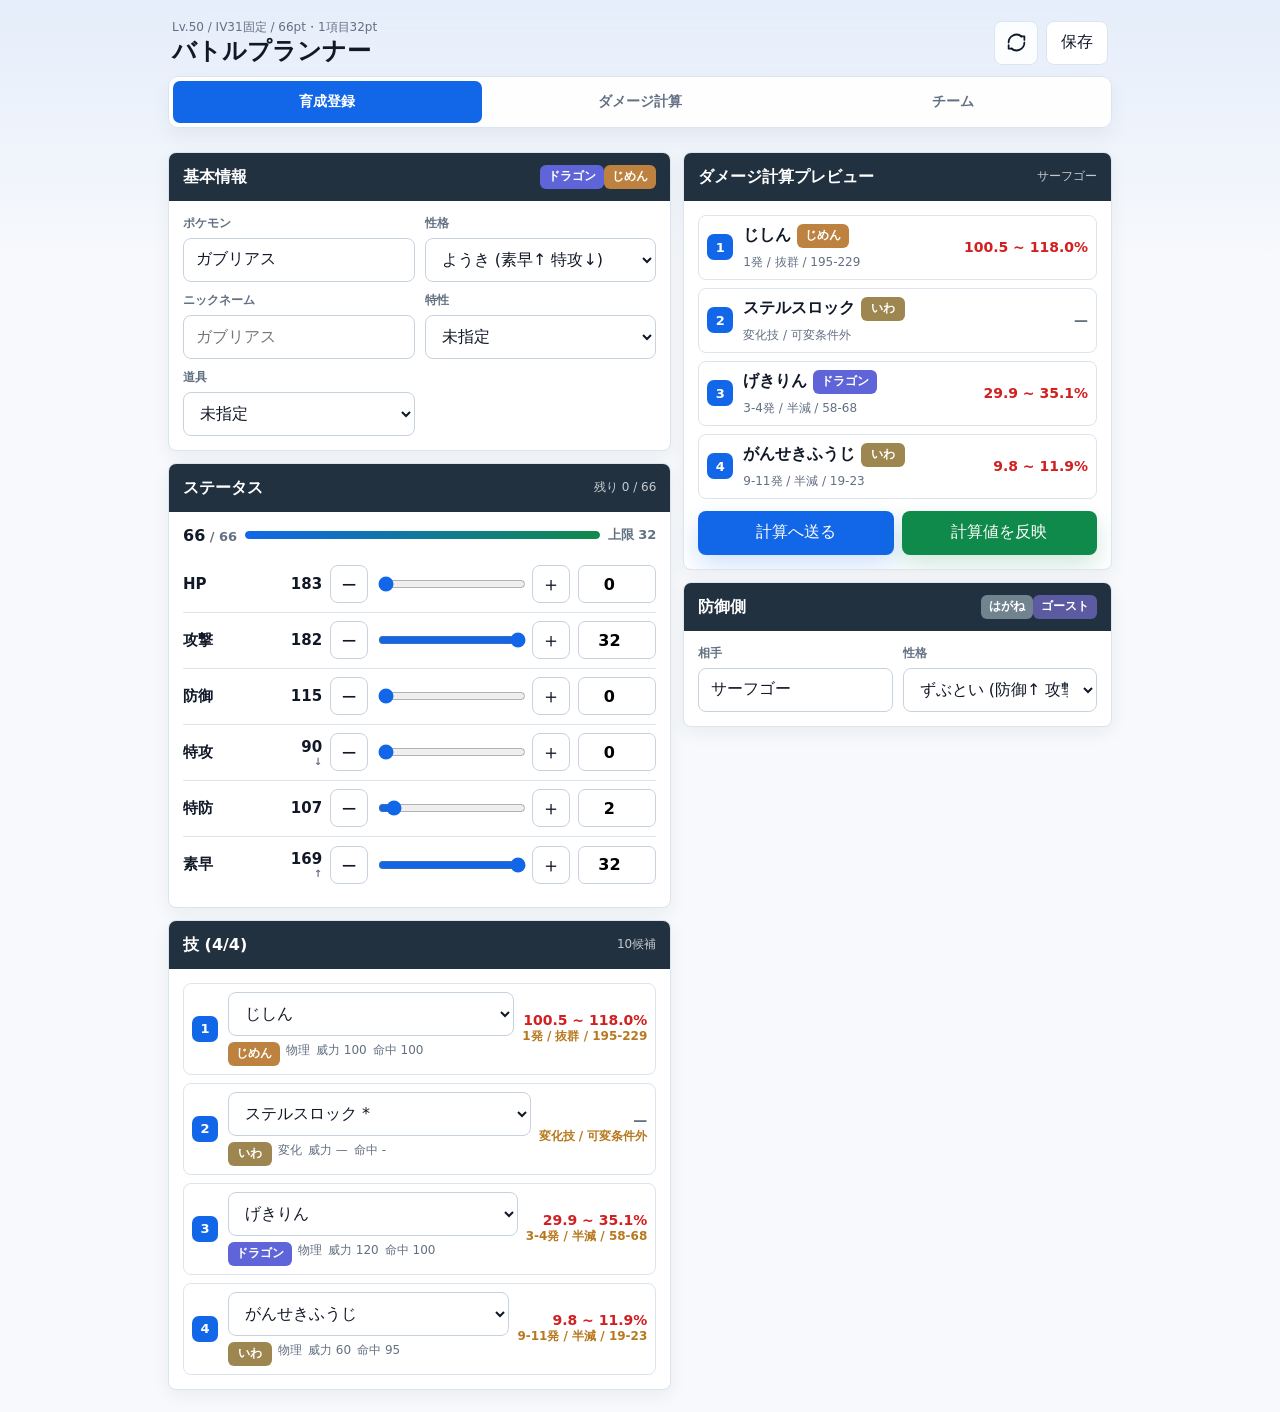
==== index.html @ e2f5b78a "Add files via upload" ====
<!doctype html>
<html lang="ja">
  <head>
    <meta charset="UTF-8" />
    <meta name="viewport" content="width=device-width, initial-scale=1, viewport-fit=cover" />
    <title>バトルプランナー</title>
    <link rel="stylesheet" href="styles.css" />
  </head>
  <body>
    <div id="app" class="app-shell" aria-live="polite">
      <div class="loading-screen">
        <div class="loading-mark"></div>
        <p>データを読み込み中</p>
      </div>
    </div>
    <div id="toast" class="toast" role="status" aria-live="polite"></div>
    <script src="app.js" defer></script>
  </body>
</html>
---- styles.css ----
:root {
  --bg: #f7f9fc;
  --surface: #ffffff;
  --surface-soft: #eef3f8;
  --ink: #111827;
  --muted: #637083;
  --line: #dce4ee;
  --line-strong: #c7d2df;
  --blue: #1167e8;
  --blue-dark: #0b4eb7;
  --green: #108a4b;
  --amber: #b7791f;
  --red: #d21f1f;
  --slate: #213140;
  --shadow: 0 12px 30px rgba(28, 42, 58, 0.12);
  --radius: 8px;
  --tap: 44px;
  color-scheme: light;
  font-family:
    system-ui,
    -apple-system,
    BlinkMacSystemFont,
    "Segoe UI",
    sans-serif;
}

* {
  box-sizing: border-box;
}

html {
  min-height: 100%;
  background: var(--bg);
}

body {
  margin: 0;
  min-height: 100%;
  color: var(--ink);
  background:
    linear-gradient(180deg, rgba(17, 103, 232, 0.08), rgba(255, 255, 255, 0) 260px),
    var(--bg);
  letter-spacing: 0;
}

button,
input,
select {
  font: inherit;
}

button {
  border: 0;
}

.app-shell {
  width: min(100%, 980px);
  min-height: 100svh;
  margin: 0 auto;
  padding: 12px 12px calc(22px + env(safe-area-inset-bottom));
}

.loading-screen {
  display: grid;
  min-height: 80svh;
  place-items: center;
  align-content: center;
  gap: 14px;
  color: var(--muted);
  font-size: 14px;
}

.loading-mark {
  width: 42px;
  height: 42px;
  border: 4px solid var(--line);
  border-top-color: var(--blue);
  border-radius: 50%;
  animation: spin 0.8s linear infinite;
}

@keyframes spin {
  to {
    transform: rotate(360deg);
  }
}

.topbar {
  position: sticky;
  top: 0;
  z-index: 20;
  display: flex;
  align-items: center;
  justify-content: space-between;
  gap: 12px;
  padding: calc(8px + env(safe-area-inset-top)) 4px 10px;
  backdrop-filter: blur(16px);
}

.brand {
  min-width: 0;
}

.brand h1 {
  margin: 0;
  font-size: 24px;
  line-height: 1.15;
  letter-spacing: 0;
}

.rule-line {
  margin: 0 0 4px;
  color: var(--muted);
  font-size: 12px;
  line-height: 1.2;
}

.header-actions {
  display: flex;
  gap: 8px;
}

.icon-button,
.text-button,
.primary-button,
.ghost-button,
.danger-button,
.mini-button,
.slot-remove {
  display: inline-flex;
  min-height: var(--tap);
  align-items: center;
  justify-content: center;
  gap: 8px;
  border-radius: var(--radius);
  cursor: pointer;
  transition:
    transform 120ms ease,
    background 120ms ease,
    color 120ms ease,
    border-color 120ms ease;
}

.icon-button:active,
.text-button:active,
.primary-button:active,
.ghost-button:active,
.danger-button:active,
.mini-button:active,
.slot-remove:active {
  transform: translateY(1px);
}

.icon-button {
  width: var(--tap);
  border: 1px solid var(--line);
  color: var(--ink);
  background: rgba(255, 255, 255, 0.86);
}

.text-button,
.ghost-button {
  padding: 0 14px;
  border: 1px solid var(--line);
  color: var(--ink);
  background: var(--surface);
}

.primary-button {
  width: 100%;
  padding: 0 18px;
  color: #fff;
  background: var(--green);
  box-shadow: 0 10px 24px rgba(16, 138, 75, 0.2);
}

.primary-button.secondary {
  background: var(--blue);
  box-shadow: 0 10px 24px rgba(17, 103, 232, 0.2);
}

.danger-button {
  padding: 0 12px;
  color: var(--red);
  background: #fff1f1;
}

.mini-button,
.slot-remove {
  width: 38px;
  min-height: 38px;
  border: 1px solid var(--line-strong);
  color: var(--ink);
  background: var(--surface);
  font-size: 20px;
  line-height: 1;
}

.mini-button:disabled,
.primary-button:disabled,
.ghost-button:disabled {
  cursor: not-allowed;
  opacity: 0.45;
}

.tabs {
  position: sticky;
  top: calc(54px + env(safe-area-inset-top));
  z-index: 18;
  display: grid;
  grid-template-columns: repeat(3, 1fr);
  gap: 4px;
  padding: 4px;
  border: 1px solid var(--line);
  border-radius: 10px;
  background: rgba(255, 255, 255, 0.92);
  box-shadow: 0 8px 18px rgba(31, 45, 60, 0.06);
  backdrop-filter: blur(16px);
}

.tab-button {
  min-height: 42px;
  border-radius: 7px;
  color: var(--muted);
  background: transparent;
  font-size: 14px;
  font-weight: 700;
}

.tab-button[aria-selected="true"] {
  color: #fff;
  background: var(--blue);
}

.view {
  display: grid;
  gap: 12px;
  margin-top: 12px;
}

.panel {
  overflow: clip;
  border: 1px solid var(--line);
  border-radius: var(--radius);
  background: var(--surface);
  box-shadow: 0 6px 18px rgba(31, 45, 60, 0.06);
}

.panel.compact {
  box-shadow: none;
}

.panel-header {
  display: flex;
  align-items: center;
  justify-content: space-between;
  gap: 12px;
  min-height: 48px;
  padding: 10px 14px;
  color: #fff;
  background: var(--slate);
}

.panel-header h2,
.panel-header h3 {
  margin: 0;
  font-size: 16px;
  line-height: 1.2;
}

.panel-meta {
  color: rgba(255, 255, 255, 0.74);
  font-size: 12px;
  white-space: nowrap;
}

.panel-body {
  display: grid;
  gap: 12px;
  padding: 14px;
}

.field-grid {
  display: grid;
  gap: 10px;
}

.field {
  display: grid;
  gap: 6px;
}

.field label,
.form-label {
  color: var(--muted);
  font-size: 12px;
  font-weight: 700;
}

.field input,
.field select,
.move-select,
.plain-select {
  width: 100%;
  min-height: var(--tap);
  border: 1px solid var(--line-strong);
  border-radius: var(--radius);
  padding: 0 12px;
  color: var(--ink);
  background: #fff;
}

.field input:focus,
.field select:focus,
.move-select:focus,
.plain-select:focus,
.stat-number:focus {
  outline: 3px solid rgba(17, 103, 232, 0.18);
  border-color: var(--blue);
}

.stats-list {
  display: grid;
}

.stat-row {
  display: grid;
  grid-template-columns: minmax(42px, 0.65fr) minmax(42px, 0.55fr) 38px minmax(96px, 1.35fr) 38px minmax(56px, 0.72fr);
  gap: 8px;
  align-items: center;
  min-height: 56px;
  border-bottom: 1px solid var(--line);
}

.stat-row:last-child {
  border-bottom: 0;
}

.stat-label {
  min-width: 0;
  font-size: 15px;
  font-weight: 800;
}

.stat-value {
  color: var(--ink);
  font-size: 15px;
  font-weight: 800;
  text-align: right;
}

.stat-value small {
  display: block;
  color: var(--muted);
  font-size: 10px;
  font-weight: 700;
}

.stat-row input[type="range"] {
  width: 100%;
  accent-color: var(--blue);
}

.stat-number {
  width: 100%;
  min-height: 38px;
  border: 1px solid var(--line-strong);
  border-radius: 7px;
  text-align: center;
  font-weight: 800;
}

.point-summary {
  display: flex;
  flex-wrap: wrap;
  align-items: center;
  justify-content: space-between;
  gap: 8px;
  color: var(--muted);
  font-size: 13px;
  font-weight: 700;
}

.point-summary strong {
  color: var(--ink);
  font-size: 16px;
}

.point-bar {
  flex: 1 1 140px;
  height: 8px;
  overflow: hidden;
  border-radius: 999px;
  background: var(--surface-soft);
}

.point-bar span {
  display: block;
  height: 100%;
  border-radius: inherit;
  background: linear-gradient(90deg, var(--blue), var(--green));
}

.moves-list,
.damage-list,
.team-list {
  display: grid;
  gap: 8px;
}

.move-row,
.damage-row {
  display: grid;
  grid-template-columns: 28px minmax(0, 1fr) auto;
  gap: 8px;
  align-items: center;
  min-height: 50px;
  padding: 8px;
  border: 1px solid var(--line);
  border-radius: var(--radius);
  background: #fff;
}

.slot-index {
  display: inline-flex;
  width: 26px;
  height: 26px;
  align-items: center;
  justify-content: center;
  border-radius: 7px;
  color: #fff;
  background: var(--blue);
  font-size: 13px;
  font-weight: 900;
}

.move-main {
  display: grid;
  gap: 6px;
  min-width: 0;
}

.move-line {
  display: flex;
  min-width: 0;
  align-items: center;
  gap: 6px;
}

.move-name {
  min-width: 0;
  overflow: hidden;
  font-weight: 900;
  text-overflow: ellipsis;
  white-space: nowrap;
}

.pill {
  display: inline-flex;
  min-width: 44px;
  min-height: 24px;
  align-items: center;
  justify-content: center;
  border-radius: 6px;
  padding: 0 8px;
  color: #fff;
  background: #77808c;
  font-size: 12px;
  font-weight: 900;
}

.pill.neutral {
  color: var(--ink);
  background: var(--surface-soft);
}

.move-detail {
  display: flex;
  flex-wrap: wrap;
  gap: 6px;
  color: var(--muted);
  font-size: 12px;
}

.damage-value {
  color: var(--red);
  font-size: 14px;
  font-weight: 900;
  text-align: right;
  white-space: nowrap;
}

.damage-note {
  color: var(--amber);
  font-size: 12px;
  font-weight: 800;
  text-align: right;
}

.damage-empty {
  color: var(--muted);
}

.summary-grid {
  display: grid;
  grid-template-columns: 1fr auto 1fr;
  gap: 10px;
  align-items: stretch;
}

.summary-box {
  display: grid;
  gap: 6px;
  min-width: 0;
  padding: 10px;
  border: 1px solid var(--line);
  border-radius: var(--radius);
  background: #fff;
}

.summary-box h3 {
  margin: 0;
  font-size: 13px;
}

.summary-box dl {
  display: grid;
  grid-template-columns: auto 1fr;
  gap: 4px 8px;
  margin: 0;
  color: var(--muted);
  font-size: 12px;
}

.summary-box dd {
  margin: 0;
  min-width: 0;
  overflow: hidden;
  color: var(--ink);
  font-weight: 700;
  text-overflow: ellipsis;
  white-space: nowrap;
}

.vs-box {
  display: grid;
  place-items: center;
  color: var(--slate);
  font-size: 24px;
  font-weight: 900;
}

.quick-actions {
  display: grid;
  grid-template-columns: 1fr 1fr;
  gap: 8px;
}

.wide-actions {
  display: grid;
  gap: 8px;
}

.calc-grid {
  display: grid;
  gap: 12px;
}

.team-card {
  display: grid;
  gap: 10px;
  padding: 12px;
  border: 1px solid var(--line);
  border-radius: var(--radius);
  background: #fff;
}

.team-card-header {
  display: flex;
  align-items: flex-start;
  justify-content: space-between;
  gap: 10px;
}

.team-card h3 {
  margin: 0;
  font-size: 17px;
}

.team-card p,
.empty-state {
  margin: 0;
  color: var(--muted);
  font-size: 13px;
  line-height: 1.55;
}

.tag-list {
  display: flex;
  flex-wrap: wrap;
  gap: 6px;
}

.tag {
  border-radius: 6px;
  padding: 4px 7px;
  color: var(--muted);
  background: var(--surface-soft);
  font-size: 12px;
  font-weight: 800;
}

.bottom-bar {
  position: fixed;
  right: 0;
  bottom: 0;
  left: 0;
  z-index: 30;
  display: grid;
  grid-template-columns: minmax(0, 1fr) minmax(0, 1fr);
  gap: 8px;
  width: min(100%, 980px);
  margin: 0 auto;
  padding: 10px 12px calc(10px + env(safe-area-inset-bottom));
  border-top: 1px solid var(--line);
  background: rgba(255, 255, 255, 0.94);
  backdrop-filter: blur(18px);
}

.toast {
  position: fixed;
  right: 14px;
  bottom: calc(86px + env(safe-area-inset-bottom));
  z-index: 40;
  max-width: min(92vw, 360px);
  padding: 12px 14px;
  border-radius: var(--radius);
  color: #fff;
  background: var(--slate);
  box-shadow: var(--shadow);
  opacity: 0;
  pointer-events: none;
  transform: translateY(8px);
  transition:
    opacity 180ms ease,
    transform 180ms ease;
}

.toast.show {
  opacity: 1;
  transform: translateY(0);
}

.type-normal { background: #77808c; }
.type-fire { background: #df4d2f; }
.type-water { background: #2475d1; }
.type-electric { color: #2b2500; background: #f1c62f; }
.type-grass { background: #2f9c50; }
.type-ice { color: #063744; background: #62c6d6; }
.type-fighting { background: #b94535; }
.type-poison { background: #934bb8; }
.type-ground { background: #bd8140; }
.type-flying { background: #728ed8; }
.type-psychic { background: #db4f83; }
.type-bug { background: #7a9d32; }
.type-rock { background: #9d8650; }
.type-ghost { background: #5c5aa1; }
.type-dragon { background: #5f65d8; }
.type-dark { background: #4f4650; }
.type-steel { background: #728390; }
.type-fairy { background: #d66ca8; }

@media (min-width: 720px) {
  .app-shell {
    padding-right: 18px;
    padding-left: 18px;
  }

  .view.two-column {
    grid-template-columns: minmax(0, 1.08fr) minmax(320px, 0.92fr);
    align-items: start;
  }

  .field-grid {
    grid-template-columns: repeat(2, minmax(0, 1fr));
  }

  .calc-grid {
    grid-template-columns: repeat(2, minmax(0, 1fr));
    align-items: start;
  }

  .wide-actions {
    grid-template-columns: repeat(2, minmax(0, 1fr));
  }

  .bottom-bar {
    right: 50%;
    left: auto;
    transform: translateX(50%);
  }
}

@media (max-width: 430px) {
  .brand h1 {
    font-size: 21px;
  }

  .rule-line {
    font-size: 11px;
  }

  .stat-row {
    grid-template-columns: minmax(38px, 0.6fr) minmax(34px, 0.44fr) 34px minmax(74px, 1fr) 34px minmax(48px, 0.62fr);
    gap: 6px;
  }

  .mini-button {
    width: 34px;
    min-height: 34px;
  }

  .stat-number {
    min-height: 34px;
    padding: 0;
  }

  .panel-body {
    padding: 12px;
  }

  .summary-grid {
    grid-template-columns: 1fr;
  }

  .vs-box {
    min-height: 24px;
    font-size: 18px;
  }
}
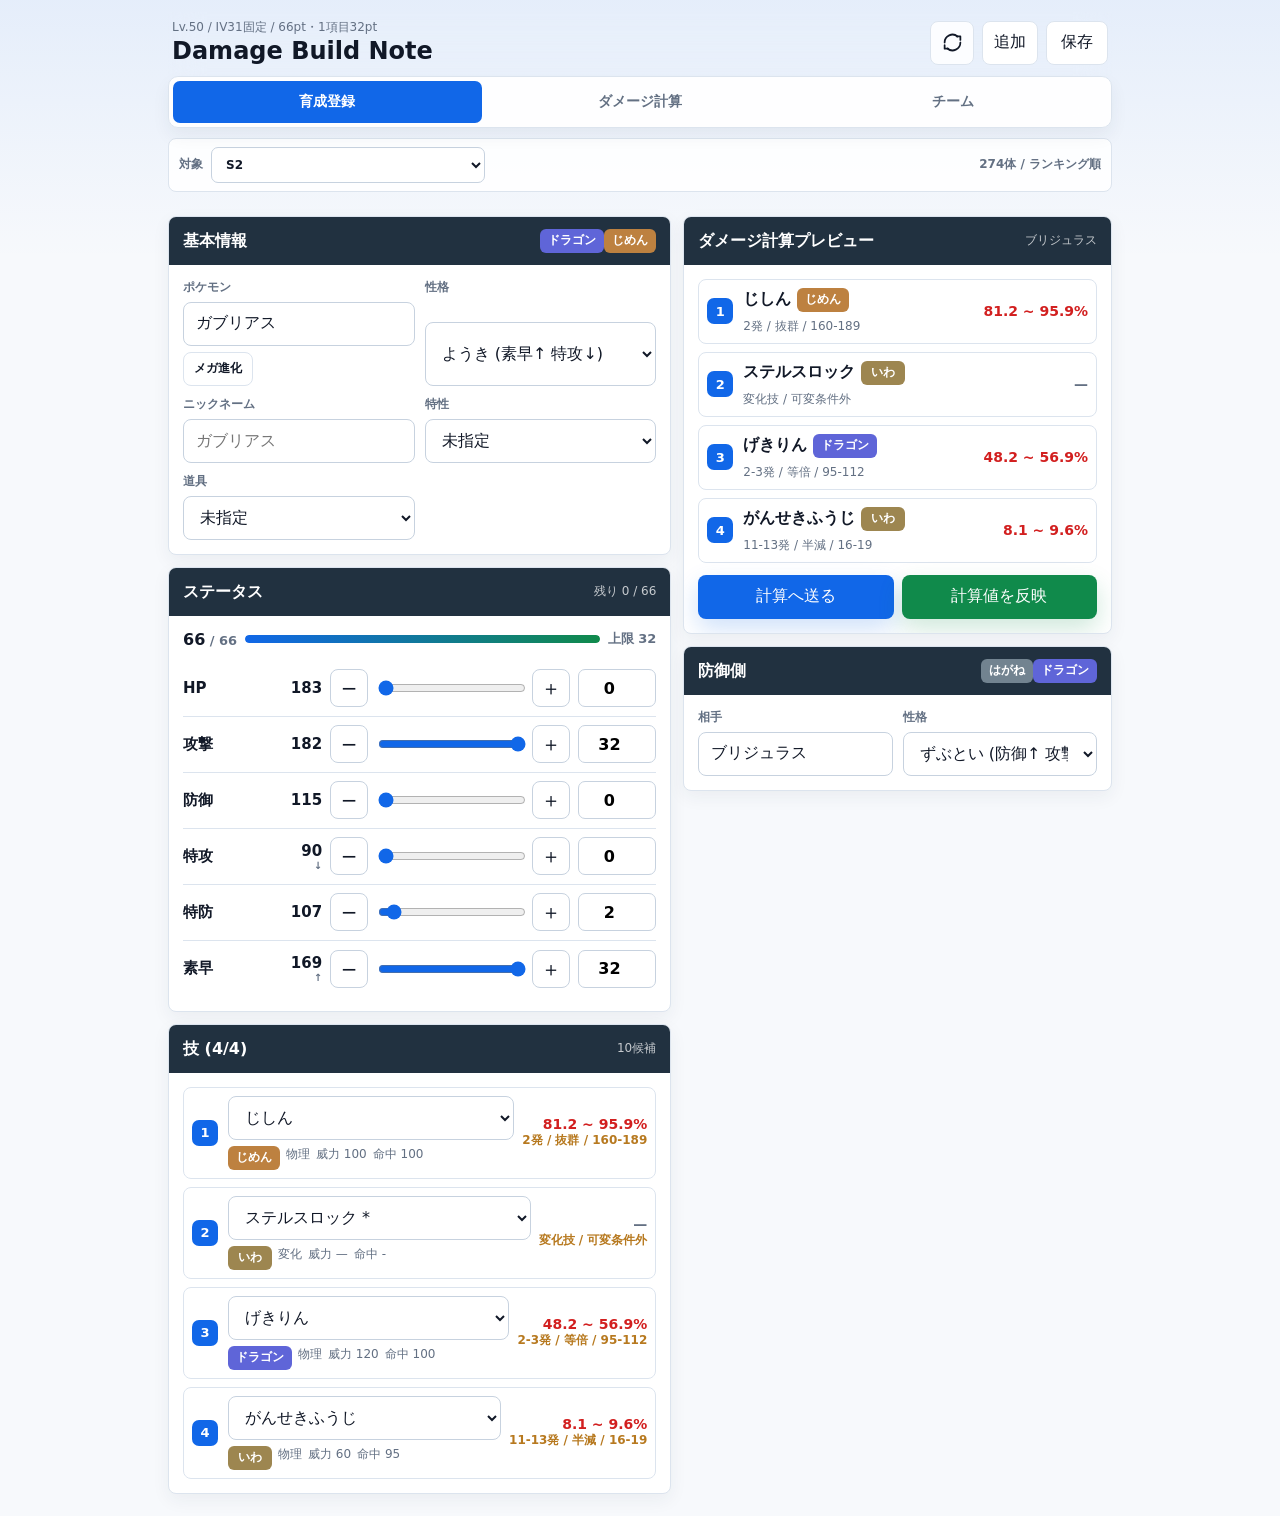
==== commit 78da5c9b: "Add files via upload" ====
--- a/index.html
+++ b/index.html
@@ -3,7 +3,12 @@
   <head>
     <meta charset="UTF-8" />
     <meta name="viewport" content="width=device-width, initial-scale=1, viewport-fit=cover" />
-    <title>バトルプランナー</title>
+    <meta name="theme-color" content="#1167e8" />
+    <meta name="description" content="Damage Build Note は育成メモとダメージ計算をスマホで扱うためのバトル計画ツールです。" />
+    <link rel="manifest" href="manifest.webmanifest" />
+    <link rel="icon" href="assets/icons/icon.svg" type="image/svg+xml" />
+    <link rel="apple-touch-icon" href="assets/icons/apple-touch-icon.png" />
+    <title>Damage Build Note</title>
     <link rel="stylesheet" href="styles.css" />
   </head>
   <body>
--- a/styles.css
+++ b/styles.css
@@ -164,6 +164,19 @@
   border: 1px solid var(--line);
   color: var(--ink);
   background: var(--surface);
+  white-space: nowrap;
+}
+
+.compact-button {
+  min-width: 54px;
+  padding: 0 11px;
+}
+
+.ghost-button.small {
+  min-height: 34px;
+  padding: 0 10px;
+  font-size: 12px;
+  font-weight: 800;
 }
 
 .primary-button {
@@ -230,6 +243,39 @@
 .tab-button[aria-selected="true"] {
   color: #fff;
   background: var(--blue);
+}
+
+.filter-strip {
+  display: grid;
+  grid-template-columns: auto minmax(92px, 0.45fr) minmax(0, 1fr);
+  gap: 8px;
+  align-items: center;
+  margin-top: 10px;
+  padding: 8px 10px;
+  border: 1px solid var(--line);
+  border-radius: var(--radius);
+  color: var(--muted);
+  background: rgba(255, 255, 255, 0.9);
+  font-size: 12px;
+  font-weight: 800;
+}
+
+.filter-strip select {
+  min-height: 36px;
+  border: 1px solid var(--line-strong);
+  border-radius: 7px;
+  padding: 0 10px;
+  color: var(--ink);
+  background: #fff;
+  font-weight: 800;
+}
+
+.filter-strip span {
+  min-width: 0;
+  overflow: hidden;
+  text-align: right;
+  text-overflow: ellipsis;
+  white-space: nowrap;
 }
 
 .view {
@@ -313,10 +359,17 @@
 .field input:focus,
 .field select:focus,
 .move-select:focus,
+.filter-strip select:focus,
 .plain-select:focus,
 .stat-number:focus {
   outline: 3px solid rgba(17, 103, 232, 0.18);
   border-color: var(--blue);
+}
+
+.mega-actions {
+  display: flex;
+  flex-wrap: wrap;
+  gap: 6px;
 }
 
 .stats-list {
